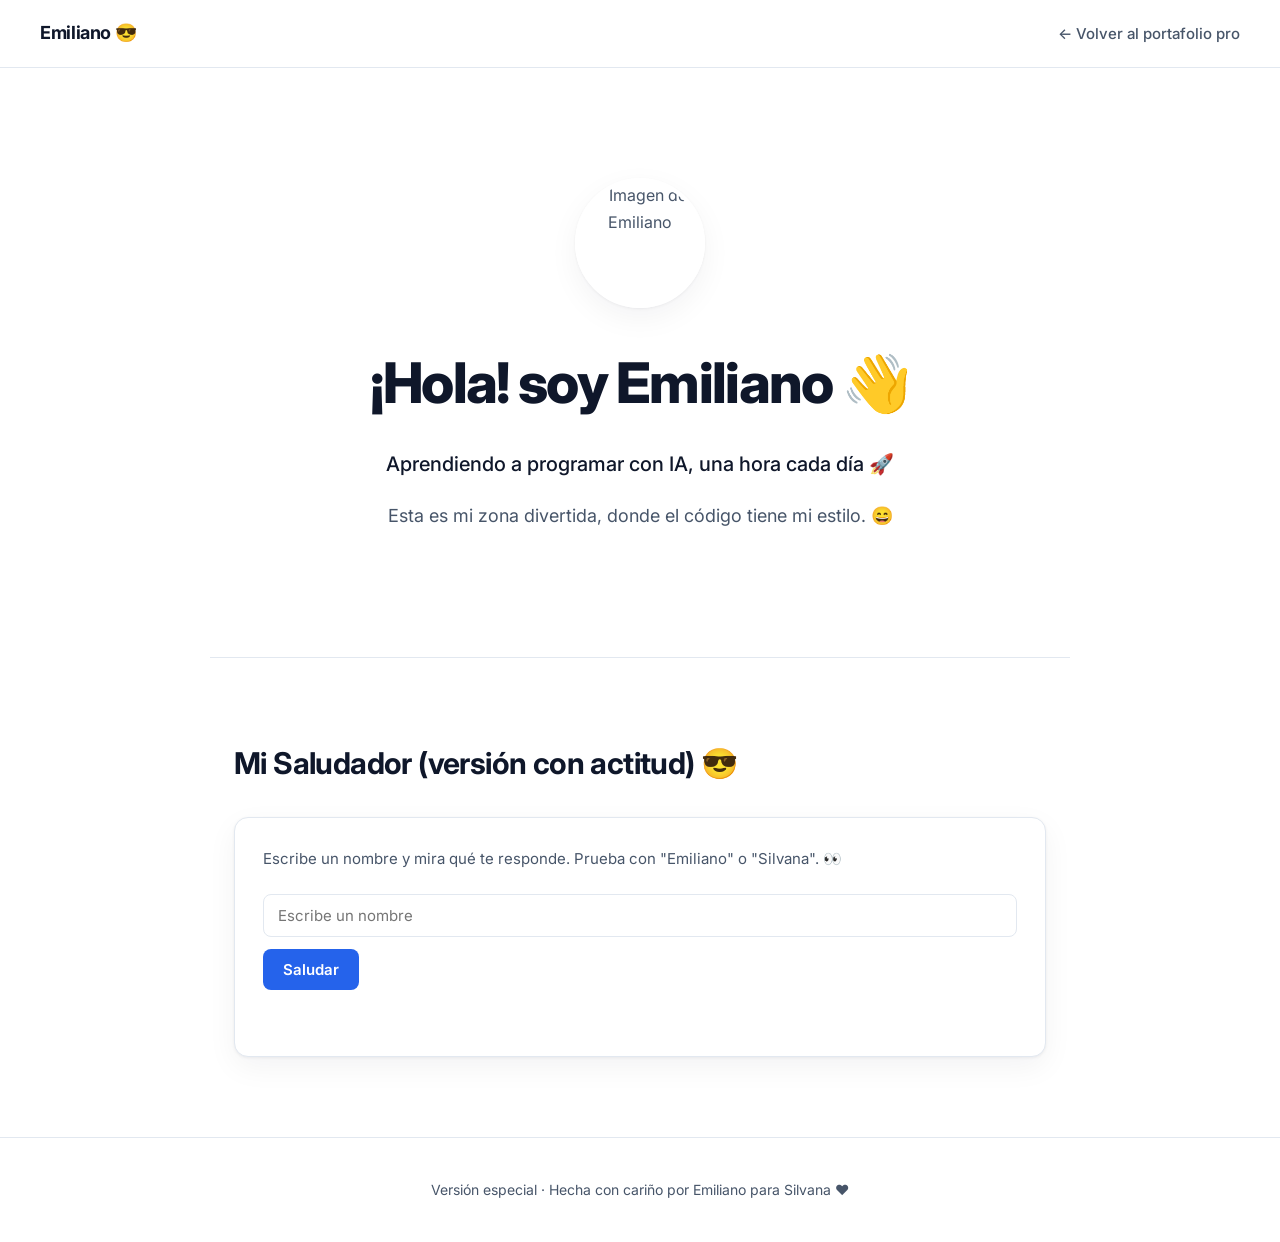
==== version-especial.html @ 6dfd228f "Initial commit via Netlify [skip ci]" ====
<!DOCTYPE html>
<html lang="es">
<head>
  <meta charset="UTF-8">
  <meta name="viewport" content="width=device-width, initial-scale=1.0">
  <title>Emiliano · Versión Divertida 😎</title>
  <link rel="preconnect" href="https://fonts.googleapis.com">
  <link href="https://fonts.googleapis.com/css2?family=Inter:wght@400;500;600;700;800&display=swap" rel="stylesheet">
  <link rel="stylesheet" href="estilos.css">
</head>
<body>

  <!-- Barra: con enlace de regreso al portafolio profesional -->
  <nav class="navbar">
    <span class="logo">Emiliano 😎</span>
    <div class="nav-links">
      <a href="index.html">← Volver al portafolio pro</a>
    </div>
  </nav>

  <header class="hero">
    <img src="https://mcdn.wallpapersafari.com/medium/49/46/zAP80L.jpg" alt="Imagen de Emiliano" class="foto-perfil">
    <h1>¡Hola! soy Emiliano 👋</h1>
    <p class="subtitulo">Aprendiendo a programar con IA, una hora cada día 🚀</p>
    <p class="hero-desc">Esta es mi zona divertida, donde el código tiene mi estilo. 😄</p>
  </header>

  <main>
    <section class="seccion">
      <h2>Mi Saludador (versión con actitud) 😎</h2>
      <div class="grid-proyectos">
        <article class="tarjeta-proyecto">
          <p class="tarjeta-desc">Escribe un nombre y mira qué te responde. Prueba con "Emiliano" o "Silvana". 👀</p>
          <input id="nombreUsuario" type="text" placeholder="Escribe un nombre">
          <button onclick="saludarPorNombre()">Saludar</button>
          <p id="saludo" class="resultado"></p>
        </article>
      </div>
    </section>
  </main>

  <footer class="footer">
    <p>Versión especial · Hecha con cariño por Emiliano para Silvana ❤️</p>
  </footer>

  <!-- Tu saludador original, con todos tus mensajes divertidos intactos -->
  <script>
    function saludarPorNombre() {
      var nombre = document.getElementById("nombreUsuario").value;

      if (nombre === "") {
        document.getElementById("saludo").textContent = "Bro ponte trucha escribe tu nombre!";
      } else if (nombre === "Emiliano") {
        document.getElementById("saludo").textContent = "¡Esposo de Silvana😌!";
      } else if (nombre === "Silvana") {
        document.getElementById("saludo").textContent = "Te amo ❤️, saludos al Ivancin pedorrin ";
      } else {
        document.getElementById("saludo").textContent = "Que bien te ves " + nombre + " eres lo maximo bro";
      }
    }
  </script>

</body>
</html>
---- estilos.css ----
/* ============================================================
   PORTAFOLIO · EMILIANO H. SIERRA
   Tema profesional claro. Organizado por secciones.
   ============================================================ */

/* --- Paleta de colores (variables reutilizables) --- */
:root {
  --fondo:         #ffffff;   /* blanco principal              */
  --fondo-alt:     #f8fafc;   /* gris muy claro (pastillas)    */
  --texto:         #0f172a;   /* casi negro (títulos)          */
  --texto-suave:   #475569;   /* gris (párrafos)               */
  --acento:        #2563eb;   /* azul profesional (acento)     */
  --acento-oscuro: #1d4ed8;   /* azul oscuro (hover)           */
  --borde:         #e2e8f0;   /* gris claro (bordes)           */
  --sombra: 0 1px 3px rgba(15, 23, 42, 0.06), 0 10px 30px rgba(15, 23, 42, 0.05);
}

/* --- Base --- */
* { margin: 0; padding: 0; box-sizing: border-box; }
html { scroll-behavior: smooth; }

body {
  font-family: 'Inter', 'Segoe UI', Arial, sans-serif;
  background-color: var(--fondo);
  color: var(--texto-suave);
  line-height: 1.7;
  -webkit-font-smoothing: antialiased;
}

/* --- Barra de navegación (fija arriba) --- */
.navbar {
  position: sticky;
  top: 0;
  z-index: 10;
  display: flex;
  justify-content: space-between;
  align-items: center;
  padding: 18px 40px;
  background-color: rgba(255, 255, 255, 0.85);
  backdrop-filter: blur(10px);
  border-bottom: 1px solid var(--borde);
}
.logo { font-weight: 700; color: var(--texto); font-size: 18px; letter-spacing: -0.02em; }
.nav-links a {
  color: var(--texto-suave);
  text-decoration: none;
  margin-left: 28px;
  font-weight: 500;
  font-size: 15px;
  transition: color 0.2s;
}
.nav-links a:hover { color: var(--acento); }

/* --- Hero / presentación --- */
.hero { text-align: center; padding: 110px 24px 90px; max-width: 760px; margin: 0 auto; }
.foto-perfil {
  width: 130px;
  height: 130px;
  border-radius: 50%;        /* la hace circular */
  object-fit: cover;         /* recorta la foto sin deformarla */
  border: 4px solid #ffffff;
  box-shadow: var(--sombra);
  margin: 0 auto 28px;
  display: block;
}
.eyebrow {
  text-transform: uppercase;
  letter-spacing: 0.12em;
  font-size: 13px;
  font-weight: 600;
  color: var(--acento);
  margin-bottom: 18px;
}
.hero h1 {
  font-size: 56px;
  font-weight: 800;
  color: var(--texto);
  letter-spacing: -0.03em;
  margin-bottom: 16px;
}
.subtitulo { font-size: 20px; font-weight: 500; color: var(--texto); margin-bottom: 20px; }
.hero-desc { font-size: 18px; margin-bottom: 36px; }
.hero-acciones { display: flex; gap: 14px; justify-content: center; flex-wrap: wrap; }

/* --- Botones reutilizables --- */
.boton {
  display: inline-block;
  padding: 13px 26px;
  border-radius: 10px;
  text-decoration: none;
  font-weight: 600;
  font-size: 15px;
  transition: all 0.2s;
}
.boton-primario { background-color: var(--acento); color: #ffffff; }
.boton-primario:hover { background-color: var(--acento-oscuro); }
.boton-secundario { color: var(--texto); border: 1px solid var(--borde); background: #ffffff; }
.boton-secundario:hover { border-color: var(--acento); color: var(--acento); }

/* --- Secciones --- */
.seccion { max-width: 860px; margin: 0 auto; padding: 80px 24px; border-top: 1px solid var(--borde); }
.seccion h2 {
  font-size: 30px;
  font-weight: 700;
  color: var(--texto);
  letter-spacing: -0.02em;
  margin-bottom: 28px;
}
.texto-seccion { font-size: 17px; max-width: 720px; }

/* --- Habilidades (dos grupos + pastillas) --- */
.grupos-habilidades { display: grid; grid-template-columns: repeat(auto-fit, minmax(240px, 1fr)); gap: 32px; }
.grupo h3 {
  font-size: 14px;
  text-transform: uppercase;
  letter-spacing: 0.08em;
  color: var(--texto-suave);
  margin-bottom: 16px;
}
.lista-habilidades { list-style: none; display: flex; flex-wrap: wrap; gap: 10px; }
.lista-habilidades li {
  background-color: var(--fondo-alt);
  color: var(--texto);
  padding: 8px 16px;
  border-radius: 8px;
  border: 1px solid var(--borde);
  font-size: 14px;
  font-weight: 500;
}
.badge { font-size: 11px; color: var(--acento); font-weight: 600; }

/* --- Proyectos (cuadrícula de tarjetas) --- */
.grid-proyectos { display: grid; grid-template-columns: repeat(auto-fit, minmax(280px, 1fr)); gap: 24px; }
.tarjeta-proyecto {
  background-color: #ffffff;
  padding: 28px;
  border-radius: 14px;
  border: 1px solid var(--borde);
  box-shadow: var(--sombra);
  transition: transform 0.2s, box-shadow 0.2s;
}
.tarjeta-proyecto:hover { transform: translateY(-4px); box-shadow: 0 12px 32px rgba(15, 23, 42, 0.10); }
.tarjeta-proyecto h3 { font-size: 20px; font-weight: 700; color: var(--texto); margin-bottom: 10px; }
.tarjeta-desc { font-size: 15px; margin-bottom: 16px; }
.tags { display: flex; flex-wrap: wrap; gap: 8px; margin-bottom: 16px; }
.tags span { font-size: 12px; font-weight: 600; color: var(--acento); background: #eff6ff; padding: 4px 10px; border-radius: 6px; }
.enlace-proyecto { color: var(--acento); font-weight: 600; text-decoration: none; }
.enlace-proyecto:hover { text-decoration: underline; }

/* Campos del demo interactivo */
.tarjeta-proyecto input {
  width: 100%;
  padding: 11px 14px;
  margin: 6px 0 12px;
  border-radius: 8px;
  border: 1px solid var(--borde);
  font-size: 15px;
  font-family: inherit;
}
.tarjeta-proyecto input:focus { outline: none; border-color: var(--acento); }
.tarjeta-proyecto button {
  background-color: var(--acento);
  color: #ffffff;
  border: none;
  padding: 11px 20px;
  border-radius: 8px;
  font-weight: 600;
  font-size: 15px;
  cursor: pointer;
  font-family: inherit;
  transition: background 0.2s;
}
.tarjeta-proyecto button:hover { background-color: var(--acento-oscuro); }
.resultado { margin-top: 14px; color: var(--texto); font-weight: 500; min-height: 24px; }

/* --- Contacto --- */
.contacto-datos { display: flex; align-items: center; gap: 20px; flex-wrap: wrap; margin-top: 24px; }
.enlace-simple { color: var(--texto-suave); text-decoration: none; font-weight: 500; }
.enlace-simple:hover { color: var(--acento); }

/* --- Pie de página --- */
.footer { text-align: center; padding: 40px 24px; color: var(--texto-suave); font-size: 14px; border-top: 1px solid var(--borde); }

/* --- Responsive: teléfonos --- */
@media (max-width: 600px) {
  .navbar { padding: 14px 20px; }
  .nav-links a { margin-left: 16px; font-size: 14px; }
  .hero { padding: 70px 20px 60px; }
  .hero h1 { font-size: 40px; }
  .seccion { padding: 56px 20px; }
}
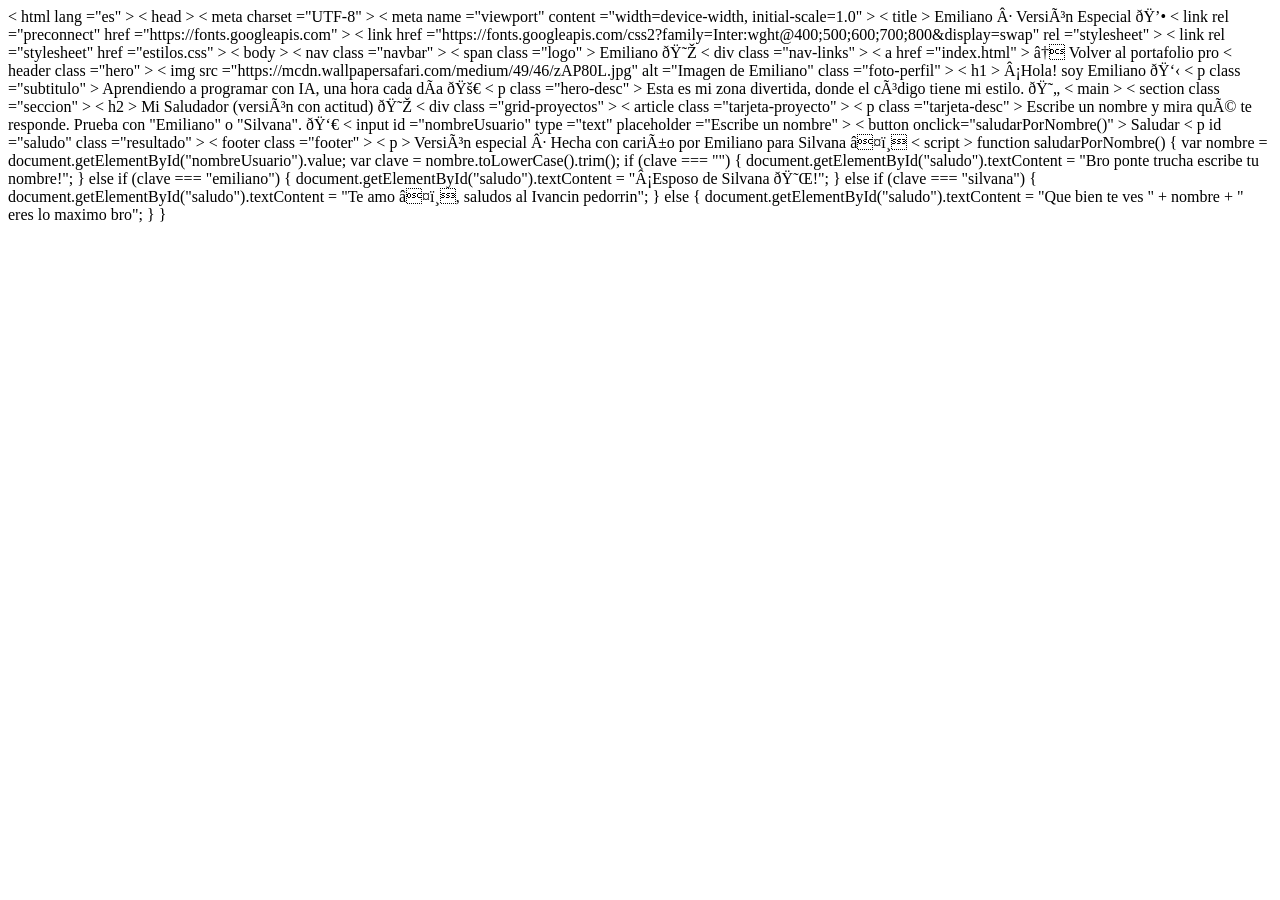
==== commit e46e520b: "Update version-especial.html" ====
--- a/version-especial.html
+++ b/version-especial.html
@@ -1,64 +1,328 @@
 <!DOCTYPE html>
-<html lang="es">
-<head>
-  <meta charset="UTF-8">
-  <meta name="viewport" content="width=device-width, initial-scale=1.0">
-  <title>Emiliano · Versión Divertida 😎</title>
-  <link rel="preconnect" href="https://fonts.googleapis.com">
-  <link href="https://fonts.googleapis.com/css2?family=Inter:wght@400;500;600;700;800&display=swap" rel="stylesheet">
-  <link rel="stylesheet" href="estilos.css">
-</head>
-<body>
-
-  <!-- Barra: con enlace de regreso al portafolio profesional -->
-  <nav class="navbar">
-    <span class="logo">Emiliano 😎</span>
-    <div class="nav-links">
-      <a href="index.html">← Volver al portafolio pro</a>
-    </div>
-  </nav>
-
-  <header class="hero">
-    <img src="https://mcdn.wallpapersafari.com/medium/49/46/zAP80L.jpg" alt="Imagen de Emiliano" class="foto-perfil">
-    <h1>¡Hola! soy Emiliano 👋</h1>
-    <p class="subtitulo">Aprendiendo a programar con IA, una hora cada día 🚀</p>
-    <p class="hero-desc">Esta es mi zona divertida, donde el código tiene mi estilo. 😄</p>
-  </header>
-
-  <main>
-    <section class="seccion">
-      <h2>Mi Saludador (versión con actitud) 😎</h2>
-      <div class="grid-proyectos">
-        <article class="tarjeta-proyecto">
-          <p class="tarjeta-desc">Escribe un nombre y mira qué te responde. Prueba con "Emiliano" o "Silvana". 👀</p>
-          <input id="nombreUsuario" type="text" placeholder="Escribe un nombre">
-          <button onclick="saludarPorNombre()">Saludar</button>
-          <p id="saludo" class="resultado"></p>
-        </article>
-      </div>
-    </section>
-  </main>
-
-  <footer class="footer">
-    <p>Versión especial · Hecha con cariño por Emiliano para Silvana ❤️</p>
-  </footer>
-
-  <!-- Tu saludador original, con todos tus mensajes divertidos intactos -->
-  <script>
-    function saludarPorNombre() {
-      var nombre = document.getElementById("nombreUsuario").value;
-
-      if (nombre === "") {
-        document.getElementById("saludo").textContent = "Bro ponte trucha escribe tu nombre!";
-      } else if (nombre === "Emiliano") {
-        document.getElementById("saludo").textContent = "¡Esposo de Silvana😌!";
-      } else if (nombre === "Silvana") {
-        document.getElementById("saludo").textContent = "Te amo ❤️, saludos al Ivancin pedorrin ";
-      } else {
-        document.getElementById("saludo").textContent = "Que bien te ves " + nombre + " eres lo maximo bro";
-      }
-    }
-  </script>
-
-</body>
-</html>
+<
+html
+lang
+="es"
+>
+
+<
+head
+>
+
+ 
+<
+meta
+charset
+="UTF-8"
+>
+
+ 
+<
+meta
+name
+="viewport"
+content
+="width=device-width, initial-scale=1.0"
+>
+
+ 
+<
+title
+>
+Emiliano · Versión Especial 💕
+</
+title
+>
+
+ 
+<
+link
+rel
+="preconnect"
+href
+="https://fonts.googleapis.com"
+>
+
+ 
+<
+link
+href
+="https://fonts.googleapis.com/css2?family=Inter:wght@400;500;600;700;800&display=swap"
+rel
+="stylesheet"
+>
+
+ 
+<
+link
+rel
+="stylesheet"
+href
+="estilos.css"
+>
+
+</
+head
+>
+
+<
+body
+>
+
+
+ 
+<
+nav
+class
+="navbar"
+>
+
+ 
+<
+span
+class
+="logo"
+>
+Emiliano 😎
+</
+span
+>
+
+ 
+<
+div
+class
+="nav-links"
+>
+
+ 
+<
+a
+href
+="index.html"
+>
+← Volver al portafolio pro
+</
+a
+>
+
+ 
+</
+div
+>
+
+ 
+</
+nav
+>
+
+
+ 
+<
+header
+class
+="hero"
+>
+
+ 
+<
+img
+src
+="https://mcdn.wallpapersafari.com/medium/49/46/zAP80L.jpg"
+alt
+="Imagen de Emiliano"
+class
+="foto-perfil"
+>
+
+ 
+<
+h1
+>
+¡Hola! soy Emiliano 👋
+</
+h1
+>
+
+ 
+<
+p
+class
+="subtitulo"
+>
+Aprendiendo a programar con IA, una hora cada día 🚀
+</
+p
+>
+
+ 
+<
+p
+class
+="hero-desc"
+>
+Esta es mi zona divertida, donde el código tiene mi estilo. 😄
+</
+p
+>
+
+ 
+</
+header
+>
+
+
+ 
+<
+main
+>
+
+ 
+<
+section
+class
+="seccion"
+>
+
+ 
+<
+h2
+>
+Mi Saludador (versión con actitud) 😎
+</
+h2
+>
+
+ 
+<
+div
+class
+="grid-proyectos"
+>
+
+ 
+<
+article
+class
+="tarjeta-proyecto"
+>
+
+ 
+<
+p
+class
+="tarjeta-desc"
+>
+Escribe un nombre y mira qué te responde. Prueba con "Emiliano" o "Silvana". 👀
+</
+p
+>
+
+ 
+<
+input
+id
+="nombreUsuario"
+type
+="text"
+placeholder
+="Escribe un nombre"
+>
+
+ 
+<
+button
+onclick="saludarPorNombre()"
+>
+Saludar
+</
+button
+>
+
+ 
+<
+p
+id
+="saludo"
+class
+="resultado"
+>
+</
+p
+>
+
+ 
+</
+article
+>
+
+ 
+</
+div
+>
+
+ 
+</
+section
+>
+
+ 
+</
+main
+>
+
+
+ 
+<
+footer
+class
+="footer"
+>
+
+ 
+<
+p
+>
+Versión especial · Hecha con cariño por Emiliano para Silvana ❤️
+</
+p
+>
+
+ 
+</
+footer
+>
+
+
+ 
+<
+script
+>
+
+ function saludarPorNombre() {
+ var nombre = document.getElementById("nombreUsuario").value;
+ var clave = nombre.toLowerCase().trim();
+
+ if (clave === "") {
+ document.getElementById("saludo").textContent = "Bro ponte trucha escribe tu nombre!";
+ } else if (clave === "emiliano") {
+ document.getElementById("saludo").textContent = "¡Esposo de Silvana 😌!";
+ } else if (clave === "silvana") {
+ document.getElementById("saludo").textContent = "Te amo ❤️, saludos al Ivancin pedorrin";
+ } else {
+ document.getElementById("saludo").textContent = "Que bien te ves " + nombre + " eres lo maximo bro";
+ }
+ }
+ 
+</
+script
+>
+
+
+</
+body
+>
+
+</
+html
+>
